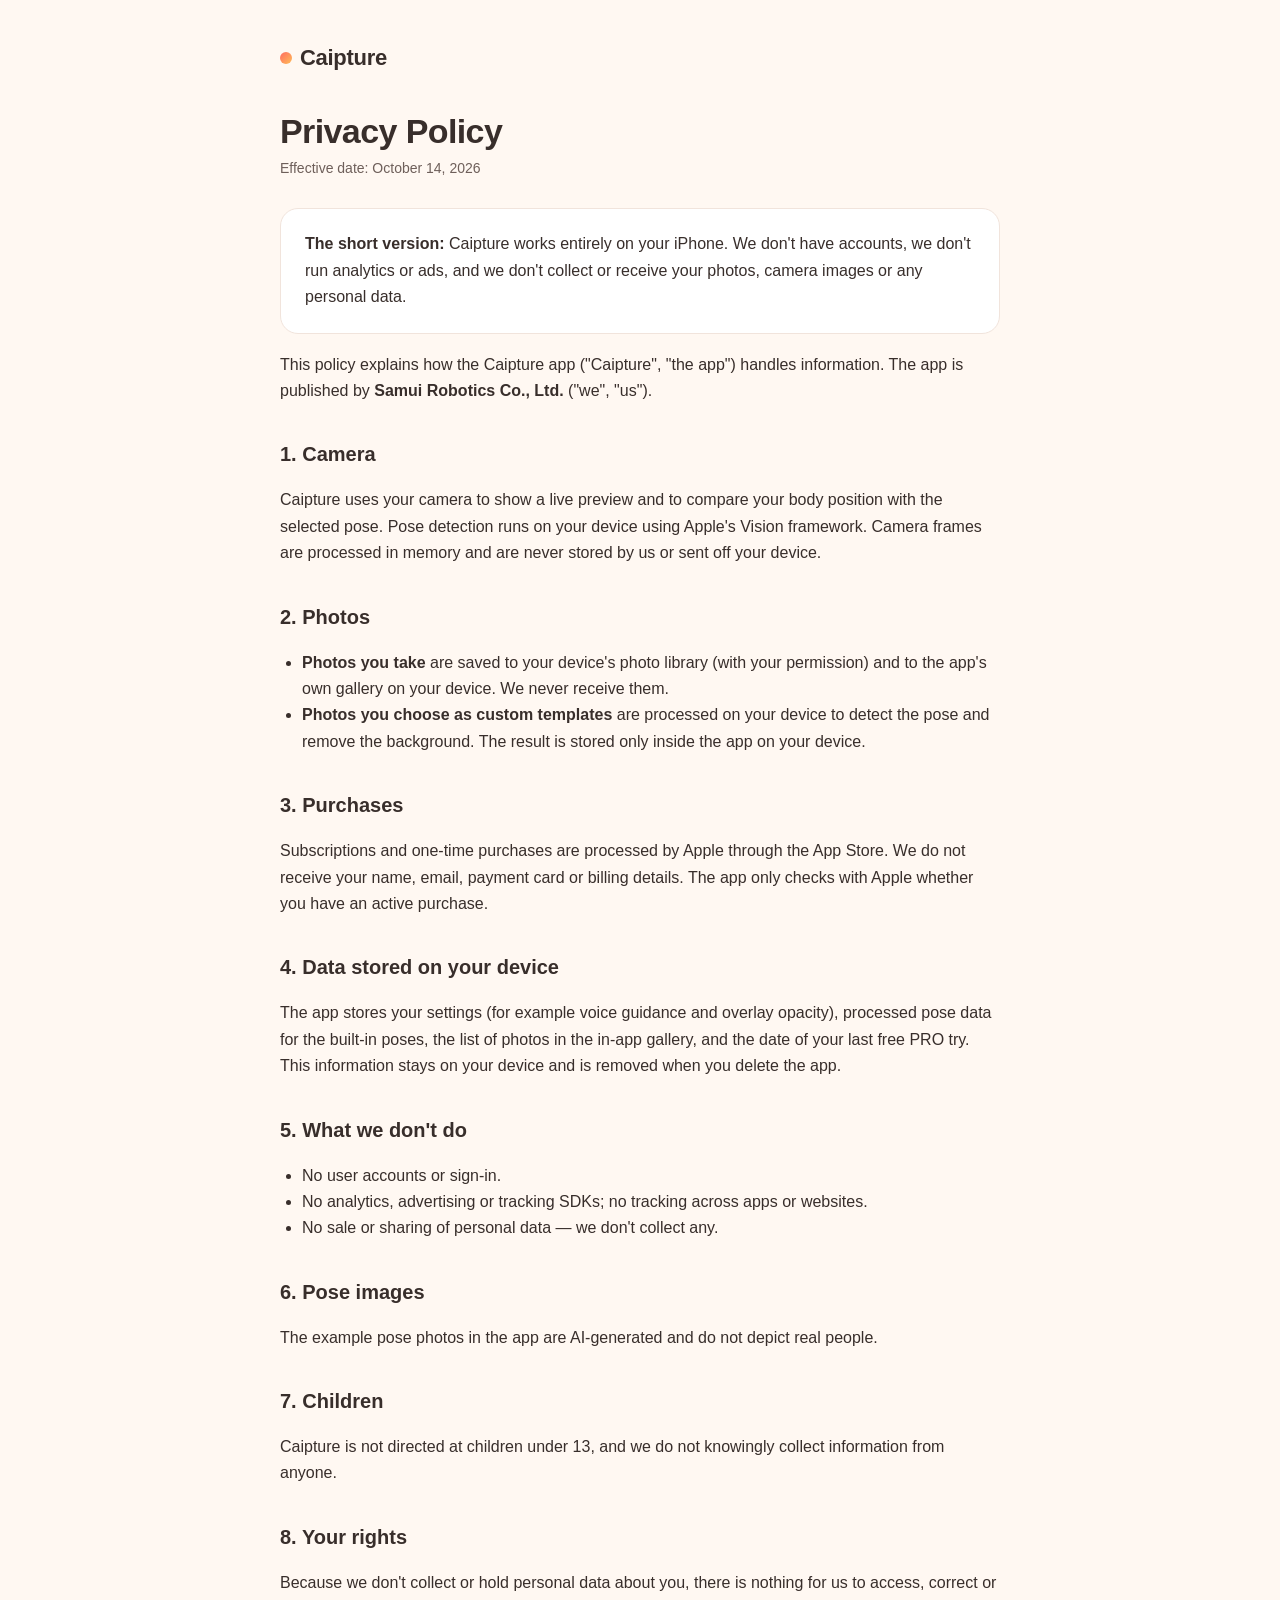
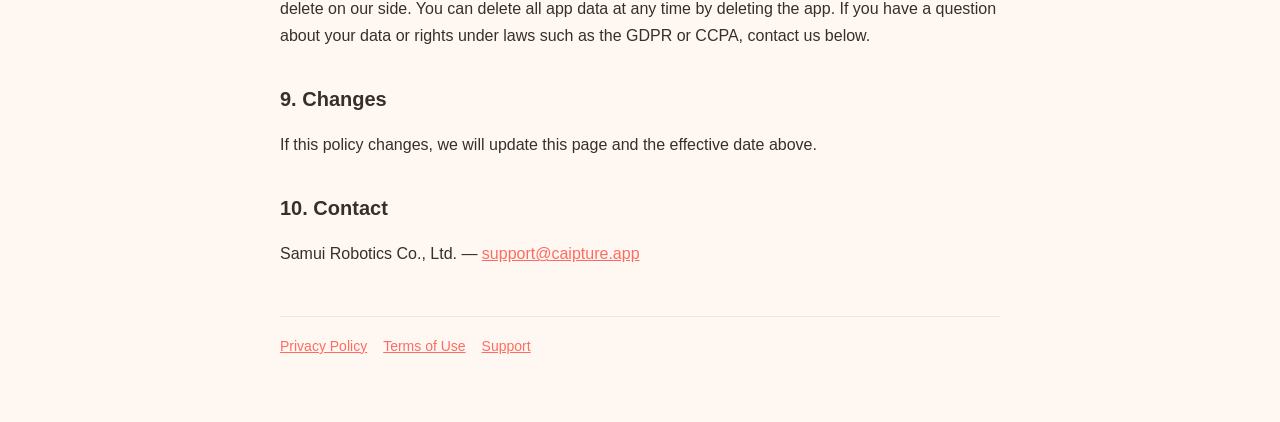
==== privacy/index.html @ c32f14ff "Caipture site: home, privacy policy, terms of use" ====
<!doctype html>
<html lang="en">
<head>
<meta charset="utf-8">
<meta name="viewport" content="width=device-width, initial-scale=1">
<title>Privacy Policy — Caipture</title>
<meta name="description" content="Caipture privacy policy: your camera and photos stay on your device.">
<link rel="stylesheet" href="/style.css">
</head>
<body>
<div class="wrap">
<header><a href="/"><span class="dot"></span>Caipture</a></header>

<h1>Privacy Policy</h1>
<p class="meta">Effective date: October 14, 2026</p>

<div class="card">
<strong>The short version:</strong> Caipture works entirely on your iPhone. We don't have accounts, we don't run analytics or ads, and we don't collect or receive your photos, camera images or any personal data.
</div>

<p>This policy explains how the Caipture app ("Caipture", "the app") handles information. The app is published by <strong>Samui Robotics Co., Ltd.</strong> ("we", "us").</p>

<h2>1. Camera</h2>
<p>Caipture uses your camera to show a live preview and to compare your body position with the selected pose. Pose detection runs on your device using Apple's Vision framework. Camera frames are processed in memory and are never stored by us or sent off your device.</p>

<h2>2. Photos</h2>
<ul>
<li><strong>Photos you take</strong> are saved to your device's photo library (with your permission) and to the app's own gallery on your device. We never receive them.</li>
<li><strong>Photos you choose as custom templates</strong> are processed on your device to detect the pose and remove the background. The result is stored only inside the app on your device.</li>
</ul>

<h2>3. Purchases</h2>
<p>Subscriptions and one-time purchases are processed by Apple through the App Store. We do not receive your name, email, payment card or billing details. The app only checks with Apple whether you have an active purchase.</p>

<h2>4. Data stored on your device</h2>
<p>The app stores your settings (for example voice guidance and overlay opacity), processed pose data for the built-in poses, the list of photos in the in-app gallery, and the date of your last free PRO try. This information stays on your device and is removed when you delete the app.</p>

<h2>5. What we don't do</h2>
<ul>
<li>No user accounts or sign-in.</li>
<li>No analytics, advertising or tracking SDKs; no tracking across apps or websites.</li>
<li>No sale or sharing of personal data — we don't collect any.</li>
</ul>

<h2>6. Pose images</h2>
<p>The example pose photos in the app are AI-generated and do not depict real people.</p>

<h2>7. Children</h2>
<p>Caipture is not directed at children under 13, and we do not knowingly collect information from anyone.</p>

<h2>8. Your rights</h2>
<p>Because we don't collect or hold personal data about you, there is nothing for us to access, correct or delete on our side. You can delete all app data at any time by deleting the app. If you have a question about your data or rights under laws such as the GDPR or CCPA, contact us below.</p>

<h2>9. Changes</h2>
<p>If this policy changes, we will update this page and the effective date above.</p>

<h2>10. Contact</h2>
<p>Samui Robotics Co., Ltd. — <a href="mailto:support@caipture.app">support@caipture.app</a></p>

<footer><a href="/privacy/">Privacy Policy</a><a href="/terms/">Terms of Use</a><a href="mailto:support@caipture.app">Support</a></footer>
</div>
</body>
</html>
---- style.css ----
:root{--bg:#FFF8F2;--ink:#382E2B;--soft:#6E5F5A;--coral:#FF6B61;--amber:#FFBD57;--card:#FFFFFF;--line:#F1E4DC}
@media (prefers-color-scheme: dark){:root{--bg:#1C0F15;--ink:#F6EDE8;--soft:#C9B8B1;--card:#2A1820;--line:#3A2630}}
*{box-sizing:border-box}
body{margin:0;background:var(--bg);color:var(--ink);font:16px/1.65 -apple-system,BlinkMacSystemFont,"SF Pro Text","Segoe UI",Roboto,sans-serif}
.wrap{max-width:760px;margin:0 auto;padding:40px 20px 64px}
header a{color:var(--ink);text-decoration:none;font-weight:800;font-size:22px;letter-spacing:-.3px}
header .dot{display:inline-block;width:12px;height:12px;border-radius:50%;background:linear-gradient(135deg,var(--coral),var(--amber));margin-right:8px;vertical-align:1px}
h1{font-size:34px;line-height:1.15;letter-spacing:-.6px;margin:36px 0 6px}
h2{font-size:20px;margin:34px 0 8px}
.meta{color:var(--soft);font-size:14px;margin:0 0 28px}
a{color:var(--coral)}
.card{background:var(--card);border:1px solid var(--line);border-radius:18px;padding:22px 24px;margin:18px 0}
ul{padding-left:22px}
footer{margin-top:48px;color:var(--soft);font-size:14px;border-top:1px solid var(--line);padding-top:18px}
footer a{margin-right:16px}
.hero{font-size:20px;color:var(--soft);margin-top:12px}
.btn{display:inline-block;margin-top:22px;padding:13px 22px;border-radius:14px;background:linear-gradient(135deg,#D14D47,var(--coral),#FF9459);color:#fff;text-decoration:none;font-weight:700}
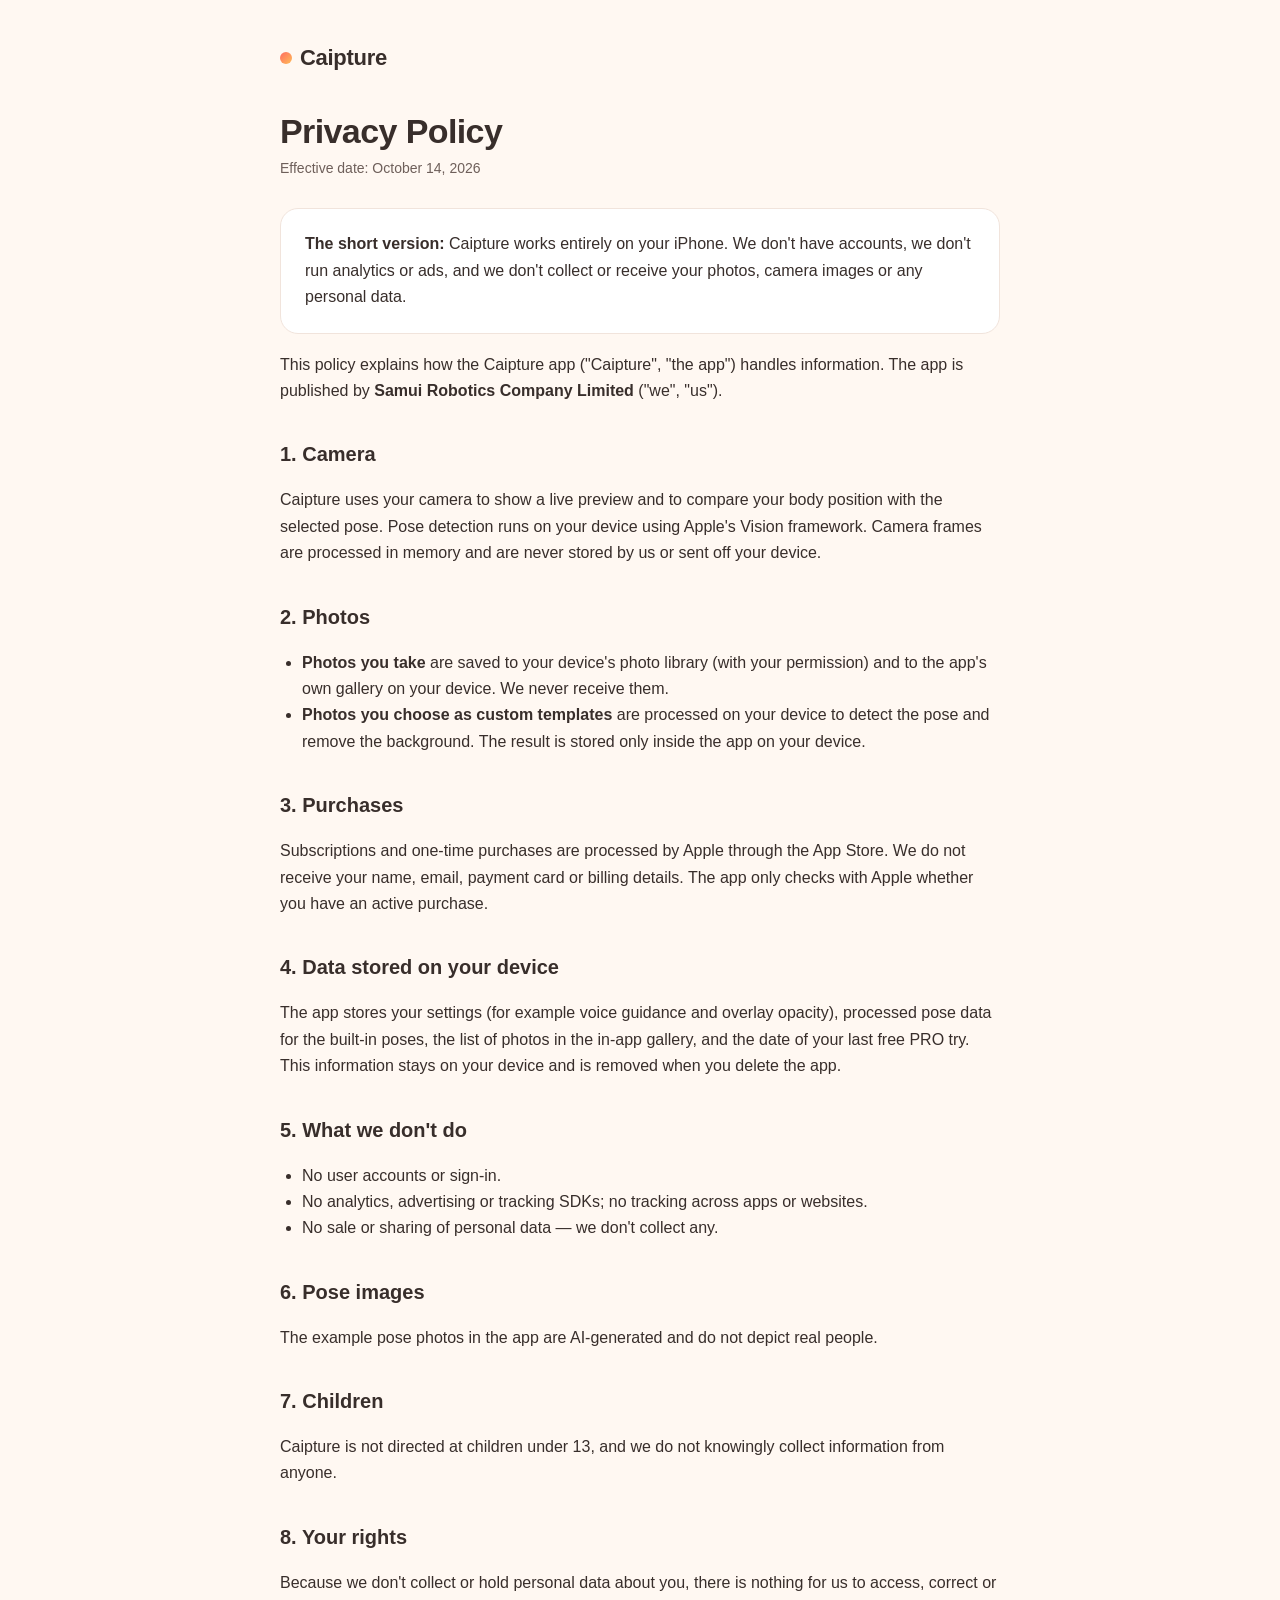
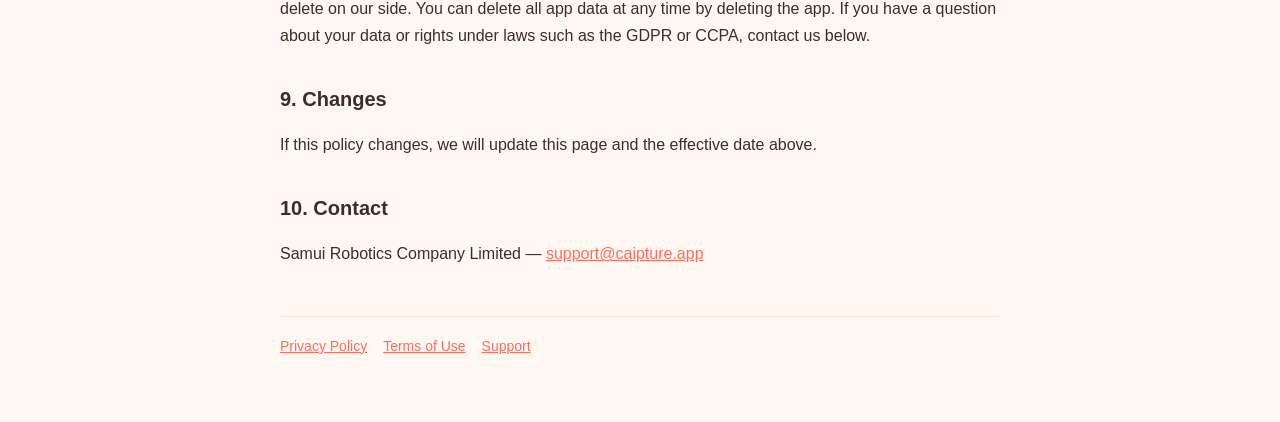
==== commit e6df47f2: "Use exact legal entity name: Samui Robotics Company Limited" ====
--- a/privacy/index.html
+++ b/privacy/index.html
@@ -18,7 +18,7 @@
 <strong>The short version:</strong> Caipture works entirely on your iPhone. We don't have accounts, we don't run analytics or ads, and we don't collect or receive your photos, camera images or any personal data.
 </div>
 
-<p>This policy explains how the Caipture app ("Caipture", "the app") handles information. The app is published by <strong>Samui Robotics Co., Ltd.</strong> ("we", "us").</p>
+<p>This policy explains how the Caipture app ("Caipture", "the app") handles information. The app is published by <strong>Samui Robotics Company Limited</strong> ("we", "us").</p>
 
 <h2>1. Camera</h2>
 <p>Caipture uses your camera to show a live preview and to compare your body position with the selected pose. Pose detection runs on your device using Apple's Vision framework. Camera frames are processed in memory and are never stored by us or sent off your device.</p>
@@ -55,7 +55,7 @@
 <p>If this policy changes, we will update this page and the effective date above.</p>
 
 <h2>10. Contact</h2>
-<p>Samui Robotics Co., Ltd. — <a href="mailto:support@caipture.app">support@caipture.app</a></p>
+<p>Samui Robotics Company Limited — <a href="mailto:support@caipture.app">support@caipture.app</a></p>
 
 <footer><a href="/privacy/">Privacy Policy</a><a href="/terms/">Terms of Use</a><a href="mailto:support@caipture.app">Support</a></footer>
 </div>
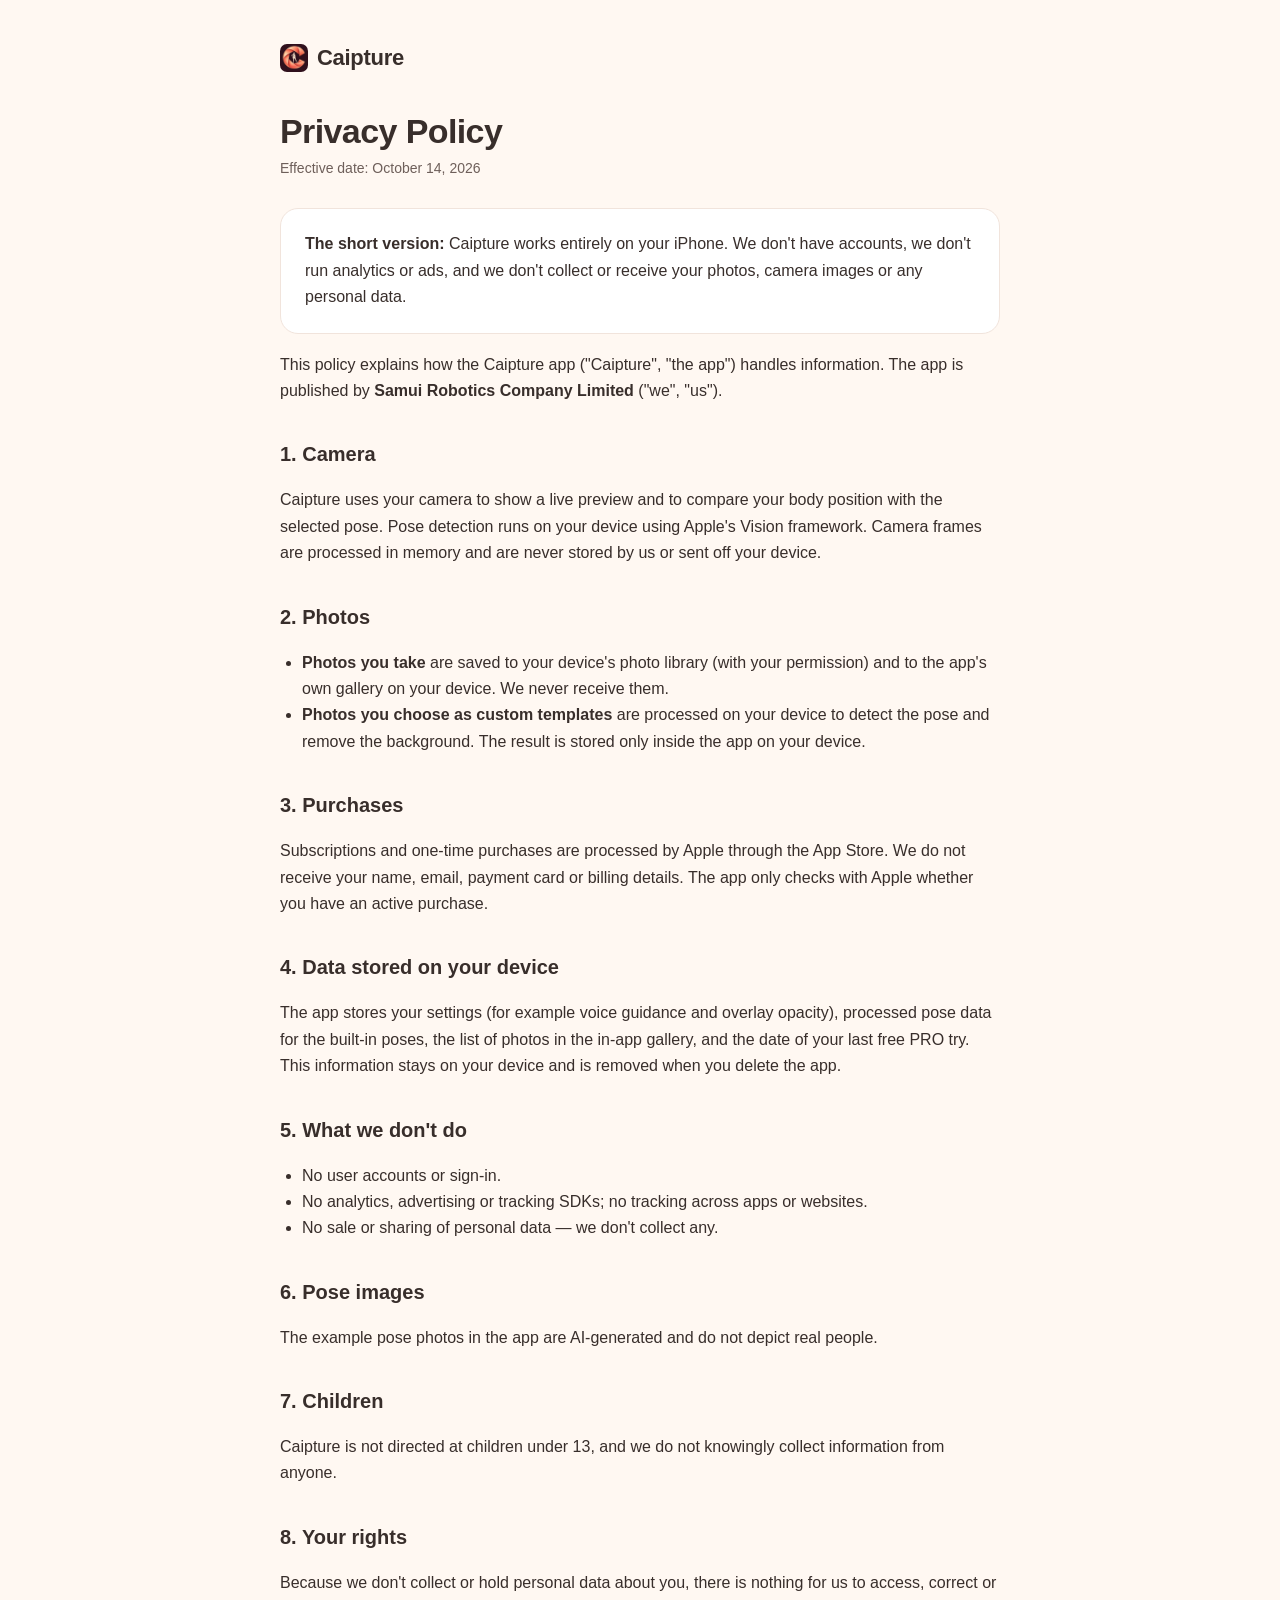
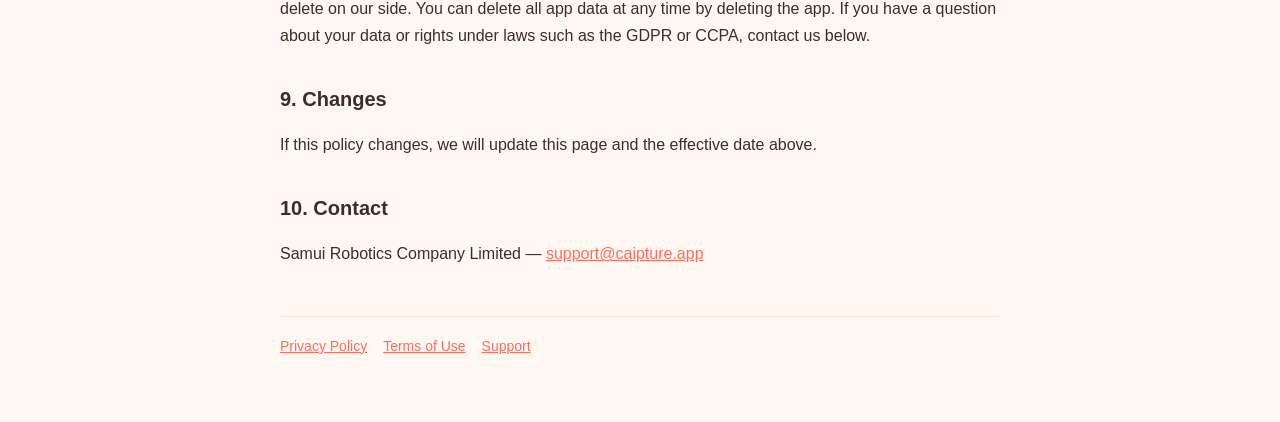
==== commit 62f7c643: "Landing page: icon logo, feature overview with real app screens, scroll-reveal animations, pose marq" ====
--- a/privacy/index.html
+++ b/privacy/index.html
@@ -5,11 +5,13 @@
 <meta name="viewport" content="width=device-width, initial-scale=1">
 <title>Privacy Policy — Caipture</title>
 <meta name="description" content="Caipture privacy policy: your camera and photos stay on your device.">
+<link rel="icon" href="/assets/favicon.png">
+<link rel="apple-touch-icon" href="/assets/apple-touch-icon.png">
 <link rel="stylesheet" href="/style.css">
 </head>
 <body>
 <div class="wrap">
-<header><a href="/"><span class="dot"></span>Caipture</a></header>
+<header><a href="/"><img class="logo" src="/assets/logo.png" alt="" width="28" height="28">Caipture</a></header>
 
 <h1>Privacy Policy</h1>
 <p class="meta">Effective date: October 14, 2026</p>
--- a/style.css
+++ b/style.css
@@ -4,6 +4,7 @@
 body{margin:0;background:var(--bg);color:var(--ink);font:16px/1.65 -apple-system,BlinkMacSystemFont,"SF Pro Text","Segoe UI",Roboto,sans-serif}
 .wrap{max-width:760px;margin:0 auto;padding:40px 20px 64px}
 header a{color:var(--ink);text-decoration:none;font-weight:800;font-size:22px;letter-spacing:-.3px}
+header .logo{display:inline-block;width:28px;height:28px;border-radius:7px;margin-right:9px;vertical-align:-7px}
 header .dot{display:inline-block;width:12px;height:12px;border-radius:50%;background:linear-gradient(135deg,var(--coral),var(--amber));margin-right:8px;vertical-align:1px}
 h1{font-size:34px;line-height:1.15;letter-spacing:-.6px;margin:36px 0 6px}
 h2{font-size:20px;margin:34px 0 8px}
